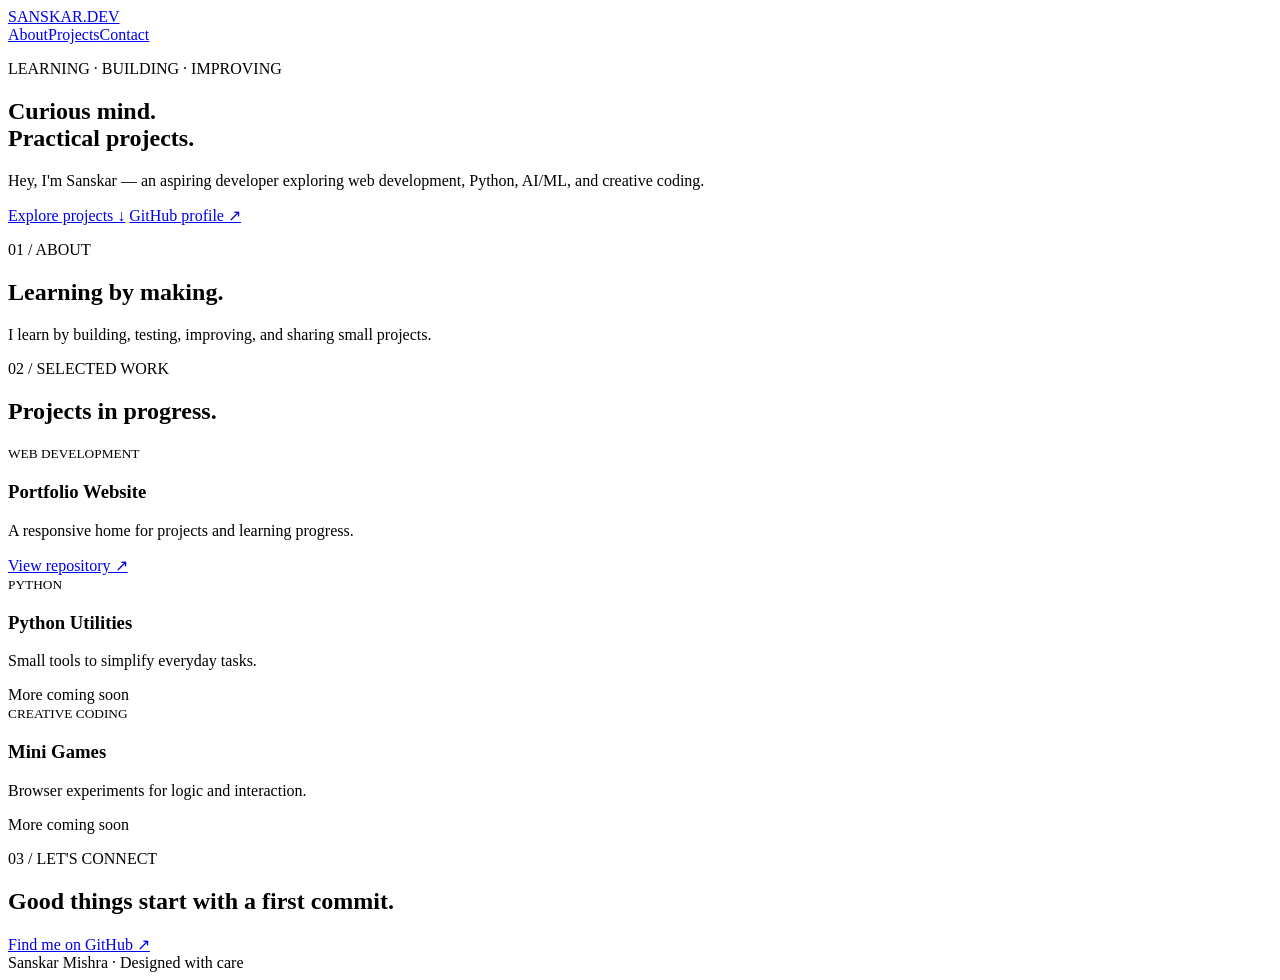
==== index.html @ 69332fb7 "Add portfolio homepage" ====
<!doctype html>
<html lang="en"><head><meta charset="utf-8"><meta name="viewport" content="width=device-width, initial-scale=1"><title>Sanskar Mishra — Developer Portfolio</title><link rel="stylesheet" href="style.css"></head><body><header><a href="#home">SANSKAR.DEV</a><nav><a href="#about">About</a><a href="#projects">Projects</a><a href="#contact">Contact</a></nav></header><main id="home"><section class="hero"><p class="eyebrow">LEARNING · BUILDING · IMPROVING</p><h1>Curious mind.<br><span>Practical projects.</span></h1><p class="intro">Hey, I'm Sanskar — an aspiring developer exploring web development, Python, AI/ML, and creative coding.</p><a class="button" href="#projects">Explore projects ↓</a> <a class="button secondary" href="https://github.com/sanskarmishra105-cpu">GitHub profile ↗</a></section><section id="about"><p class="eyebrow">01 / ABOUT</p><h2>Learning by making.</h2><p>I learn by building, testing, improving, and sharing small projects.</p></section><section id="projects"><p class="eyebrow">02 / SELECTED WORK</p><h2>Projects in progress.</h2><div class="grid"><article><small>WEB DEVELOPMENT</small><h3>Portfolio Website</h3><p>A responsive home for projects and learning progress.</p><a href="https://github.com/sanskarmishra105-cpu/apna-adda">View repository ↗</a></article><article><small>PYTHON</small><h3>Python Utilities</h3><p>Small tools to simplify everyday tasks.</p><span>More coming soon</span></article><article><small>CREATIVE CODING</small><h3>Mini Games</h3><p>Browser experiments for logic and interaction.</p><span>More coming soon</span></article></div></section><section id="contact"><p class="eyebrow">03 / LET'S CONNECT</p><h2>Good things start with a first commit.</h2><a class="button" href="https://github.com/sanskarmishra105-cpu">Find me on GitHub ↗</a></section></main><footer>Sanskar Mishra · Designed with care</footer><script src="script.js"></script></body></html>
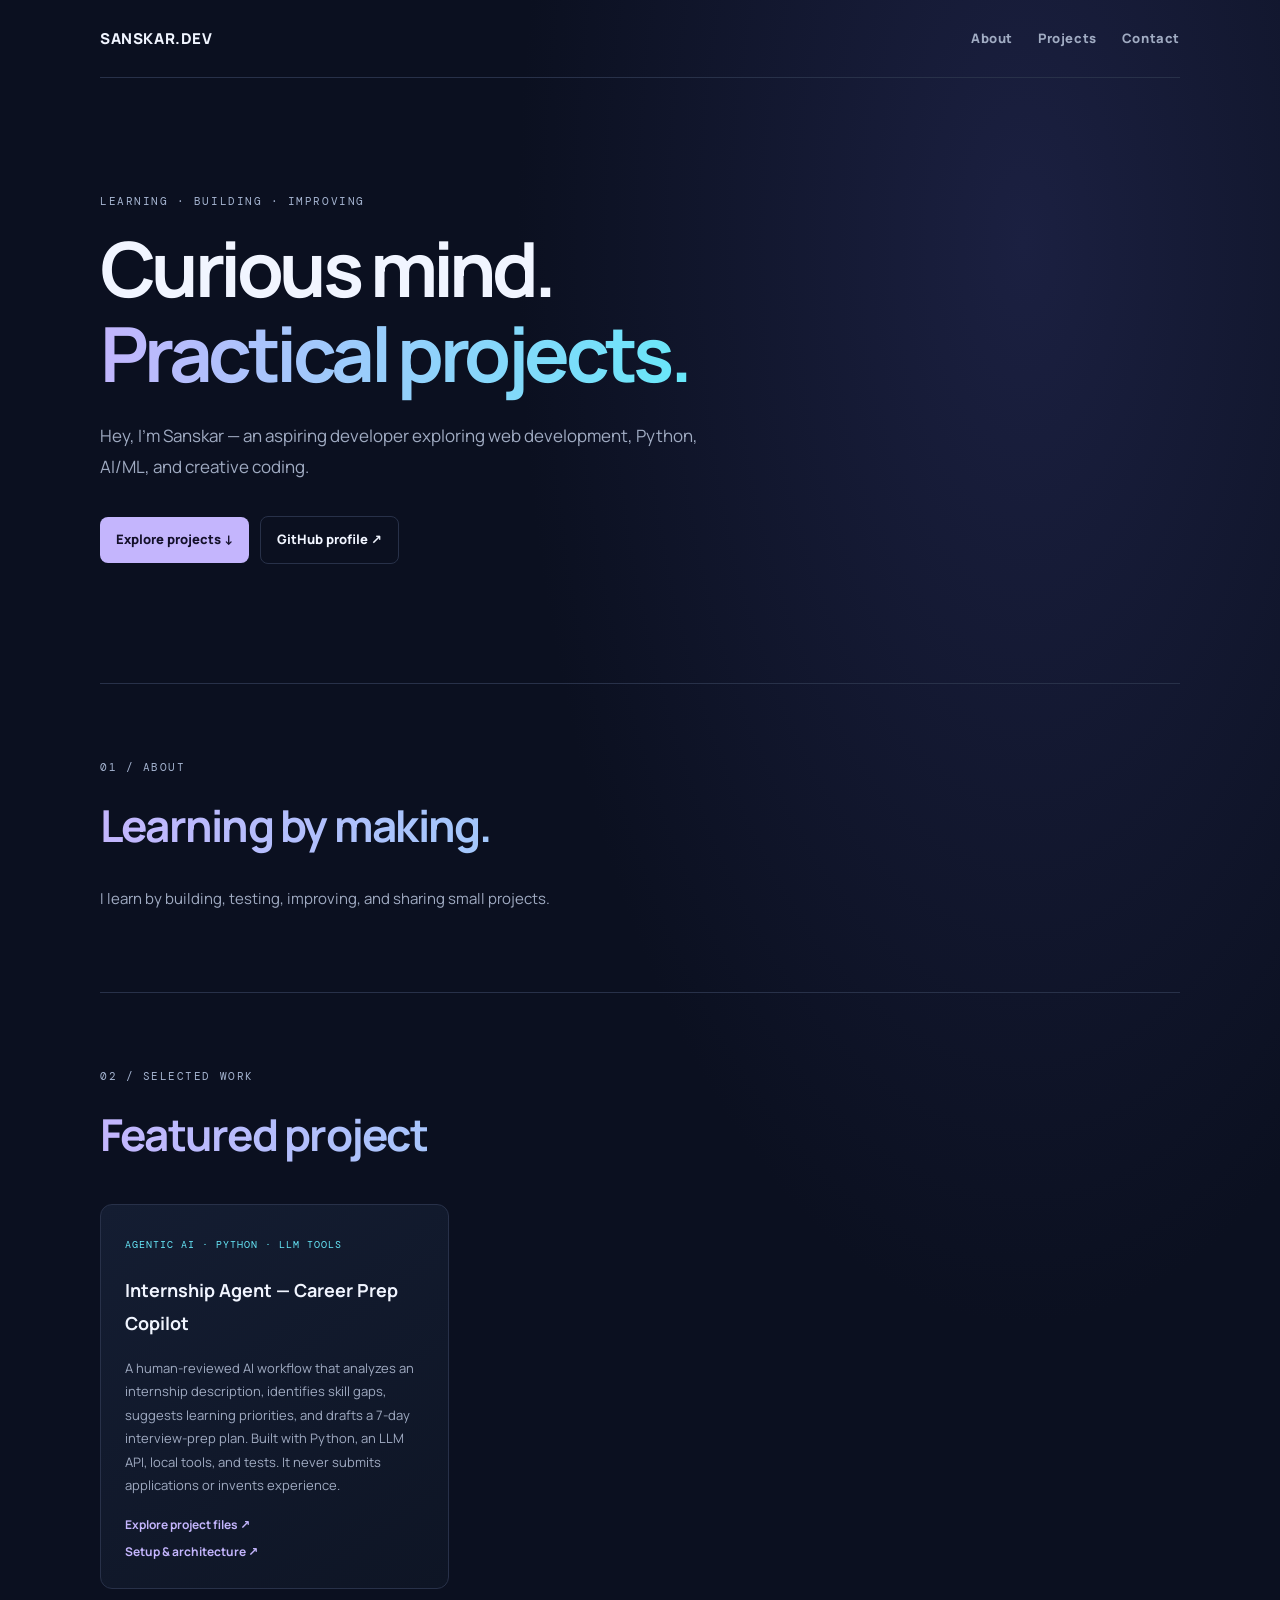
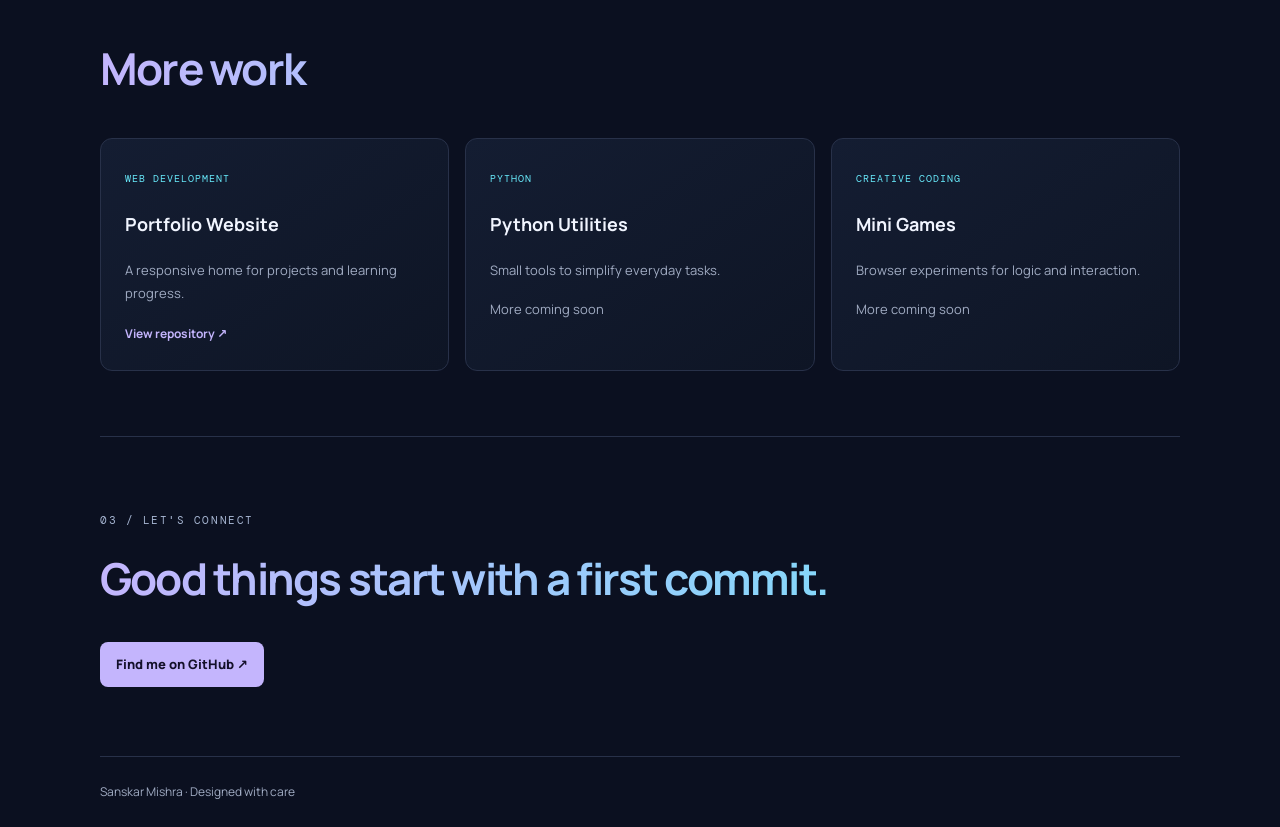
==== commit efee0535: "Feature Internship Agent on portfolio" ====
--- a/index.html
+++ b/index.html
@@ -1,2 +1,2 @@
 <!doctype html>
-<html lang="en"><head><meta charset="utf-8"><meta name="viewport" content="width=device-width, initial-scale=1"><title>Sanskar Mishra — Developer Portfolio</title><link rel="stylesheet" href="style.css"></head><body><header><a href="#home">SANSKAR.DEV</a><nav><a href="#about">About</a><a href="#projects">Projects</a><a href="#contact">Contact</a></nav></header><main id="home"><section class="hero"><p class="eyebrow">LEARNING · BUILDING · IMPROVING</p><h1>Curious mind.<br><span>Practical projects.</span></h1><p class="intro">Hey, I'm Sanskar — an aspiring developer exploring web development, Python, AI/ML, and creative coding.</p><a class="button" href="#projects">Explore projects ↓</a> <a class="button secondary" href="https://github.com/sanskarmishra105-cpu">GitHub profile ↗</a></section><section id="about"><p class="eyebrow">01 / ABOUT</p><h2>Learning by making.</h2><p>I learn by building, testing, improving, and sharing small projects.</p></section><section id="projects"><p class="eyebrow">02 / SELECTED WORK</p><h2>Projects in progress.</h2><div class="grid"><article><small>WEB DEVELOPMENT</small><h3>Portfolio Website</h3><p>A responsive home for projects and learning progress.</p><a href="https://github.com/sanskarmishra105-cpu/apna-adda">View repository ↗</a></article><article><small>PYTHON</small><h3>Python Utilities</h3><p>Small tools to simplify everyday tasks.</p><span>More coming soon</span></article><article><small>CREATIVE CODING</small><h3>Mini Games</h3><p>Browser experiments for logic and interaction.</p><span>More coming soon</span></article></div></section><section id="contact"><p class="eyebrow">03 / LET'S CONNECT</p><h2>Good things start with a first commit.</h2><a class="button" href="https://github.com/sanskarmishra105-cpu">Find me on GitHub ↗</a></section></main><footer>Sanskar Mishra · Designed with care</footer><script src="script.js"></script></body></html>+<html lang="en"><head><meta charset="utf-8"><meta name="viewport" content="width=device-width, initial-scale=1"><title>Sanskar Mishra — Developer Portfolio</title><link rel="stylesheet" href="style.css"></head><body><header><a href="#home">SANSKAR.DEV</a><nav><a href="#about">About</a><a href="#projects">Projects</a><a href="#contact">Contact</a></nav></header><main id="home"><section class="hero"><p class="eyebrow">LEARNING · BUILDING · IMPROVING</p><h1>Curious mind.<br><span>Practical projects.</span></h1><p class="intro">Hey, I'm Sanskar — an aspiring developer exploring web development, Python, AI/ML, and creative coding.</p><a class="button" href="#projects">Explore projects ↓</a> <a class="button secondary" href="https://github.com/sanskarmishra105-cpu">GitHub profile ↗</a></section><section id="about"><p class="eyebrow">01 / ABOUT</p><h2>Learning by making.</h2><p>I learn by building, testing, improving, and sharing small projects.</p></section><section id="projects"><p class="eyebrow">02 / SELECTED WORK</p><h2>Featured project</h2><div class="grid"><article class="featured"><small>AGENTIC AI · PYTHON · LLM TOOLS</small><h3>Internship Agent — Career Prep Copilot</h3><p>A human-reviewed AI workflow that analyzes an internship description, identifies skill gaps, suggests learning priorities, and drafts a 7-day interview-prep plan. Built with Python, an LLM API, local tools, and tests. It never submits applications or invents experience.</p><a href="https://github.com/sanskarmishra105-cpu/apna-adda/tree/main/projects/internship-agent">Explore project files ↗</a><br><a href="https://github.com/sanskarmishra105-cpu/apna-adda/blob/main/projects/internship-agent/README.md">Setup & architecture ↗</a></article></div><h2 style="margin-top:2.5rem">More work</h2><div class="grid"><article><small>WEB DEVELOPMENT</small><h3>Portfolio Website</h3><p>A responsive home for projects and learning progress.</p><a href="https://github.com/sanskarmishra105-cpu/apna-adda">View repository ↗</a></article><article><small>PYTHON</small><h3>Python Utilities</h3><p>Small tools to simplify everyday tasks.</p><span>More coming soon</span></article><article><small>CREATIVE CODING</small><h3>Mini Games</h3><p>Browser experiments for logic and interaction.</p><span>More coming soon</span></article></div></section><section id="contact"><p class="eyebrow">03 / LET'S CONNECT</p><h2>Good things start with a first commit.</h2><a class="button" href="https://github.com/sanskarmishra105-cpu">Find me on GitHub ↗</a></section></main><footer>Sanskar Mishra · Designed with care</footer><script src="script.js"></script></body></html>
--- a/style.css
+++ b/style.css
@@ -0,0 +1,2 @@
+@import url('https://fonts.googleapis.com/css2?family=DM+Mono:wght@400;500&family=Manrope:wght@400;500;600;700;800&display=swap');
+:root{color-scheme:dark;--bg:#0b1020;--panel:#121b2e;--line:#283149;--text:#f1f5ff;--muted:#a0abc2;--violet:#c4b5fd;--cyan:#67e8f9}*{box-sizing:border-box}html{scroll-behavior:smooth}body{margin:0;background:radial-gradient(ellipse at 80% 10%,#1b2041 0,transparent 35%),var(--bg);color:var(--text);font:15px/1.8 Manrope,system-ui,sans-serif}a{color:inherit;text-decoration:none}header,main,footer{width:min(1080px,calc(100% - 40px));margin:auto}header{height:78px;display:flex;align-items:center;justify-content:space-between;border-bottom:1px solid var(--line);font-weight:800;letter-spacing:.04em}nav{display:flex;gap:25px;color:var(--muted);font-size:13px}nav a:hover,a:hover{color:var(--cyan)}.hero{padding:105px 0 115px;max-width:780px}.eyebrow{font:11px 'DM Mono',monospace;letter-spacing:.14em;color:#a5b4d0}.hero h1{font-size:clamp(42px,7vw,76px);line-height:1.12;letter-spacing:-.06em;margin:18px 0}.hero h1 span,h2{background:linear-gradient(100deg,#c4b5fd,#67e8f9);-webkit-background-clip:text;background-clip:text;color:transparent}.intro{max-width:620px;color:var(--muted);font-size:17px;margin:25px 0 30px}.button{display:inline-block;background:var(--violet);color:#14102a;padding:11px 16px;border-radius:8px;font-size:13px;font-weight:800;margin:4px 8px 4px 0}.button:hover{color:#14102a;background:#d9d0ff}.secondary{background:transparent;border:1px solid var(--line);color:var(--text)}section:not(.hero){border-top:1px solid var(--line);padding:65px 0}h2{font-size:clamp(30px,4vw,44px);letter-spacing:-.04em;margin:12px 0 20px}section>p:not(.eyebrow){color:var(--muted)}.grid{display:grid;grid-template-columns:repeat(3,1fr);gap:16px;margin-top:30px}.grid article{border:1px solid var(--line);border-radius:12px;padding:24px;background:linear-gradient(145deg,#141d32,#0e1525)}.grid small{font:10px 'DM Mono',monospace;color:var(--cyan);letter-spacing:.1em}.grid h3{font-size:18px}.grid p,.grid span{font-size:13px;color:var(--muted)}.grid article>a{font-size:12px;color:var(--violet);font-weight:700}footer{border-top:1px solid var(--line);padding:24px 0;color:var(--muted);font-size:12px}@media(max-width:650px){header,main,footer{width:calc(100% - 32px)}nav{gap:12px;font-size:11px}.hero{padding:75px 0}.intro{font-size:15px}.grid{grid-template-columns:1fr}section:not(.hero){padding:45px 0}}
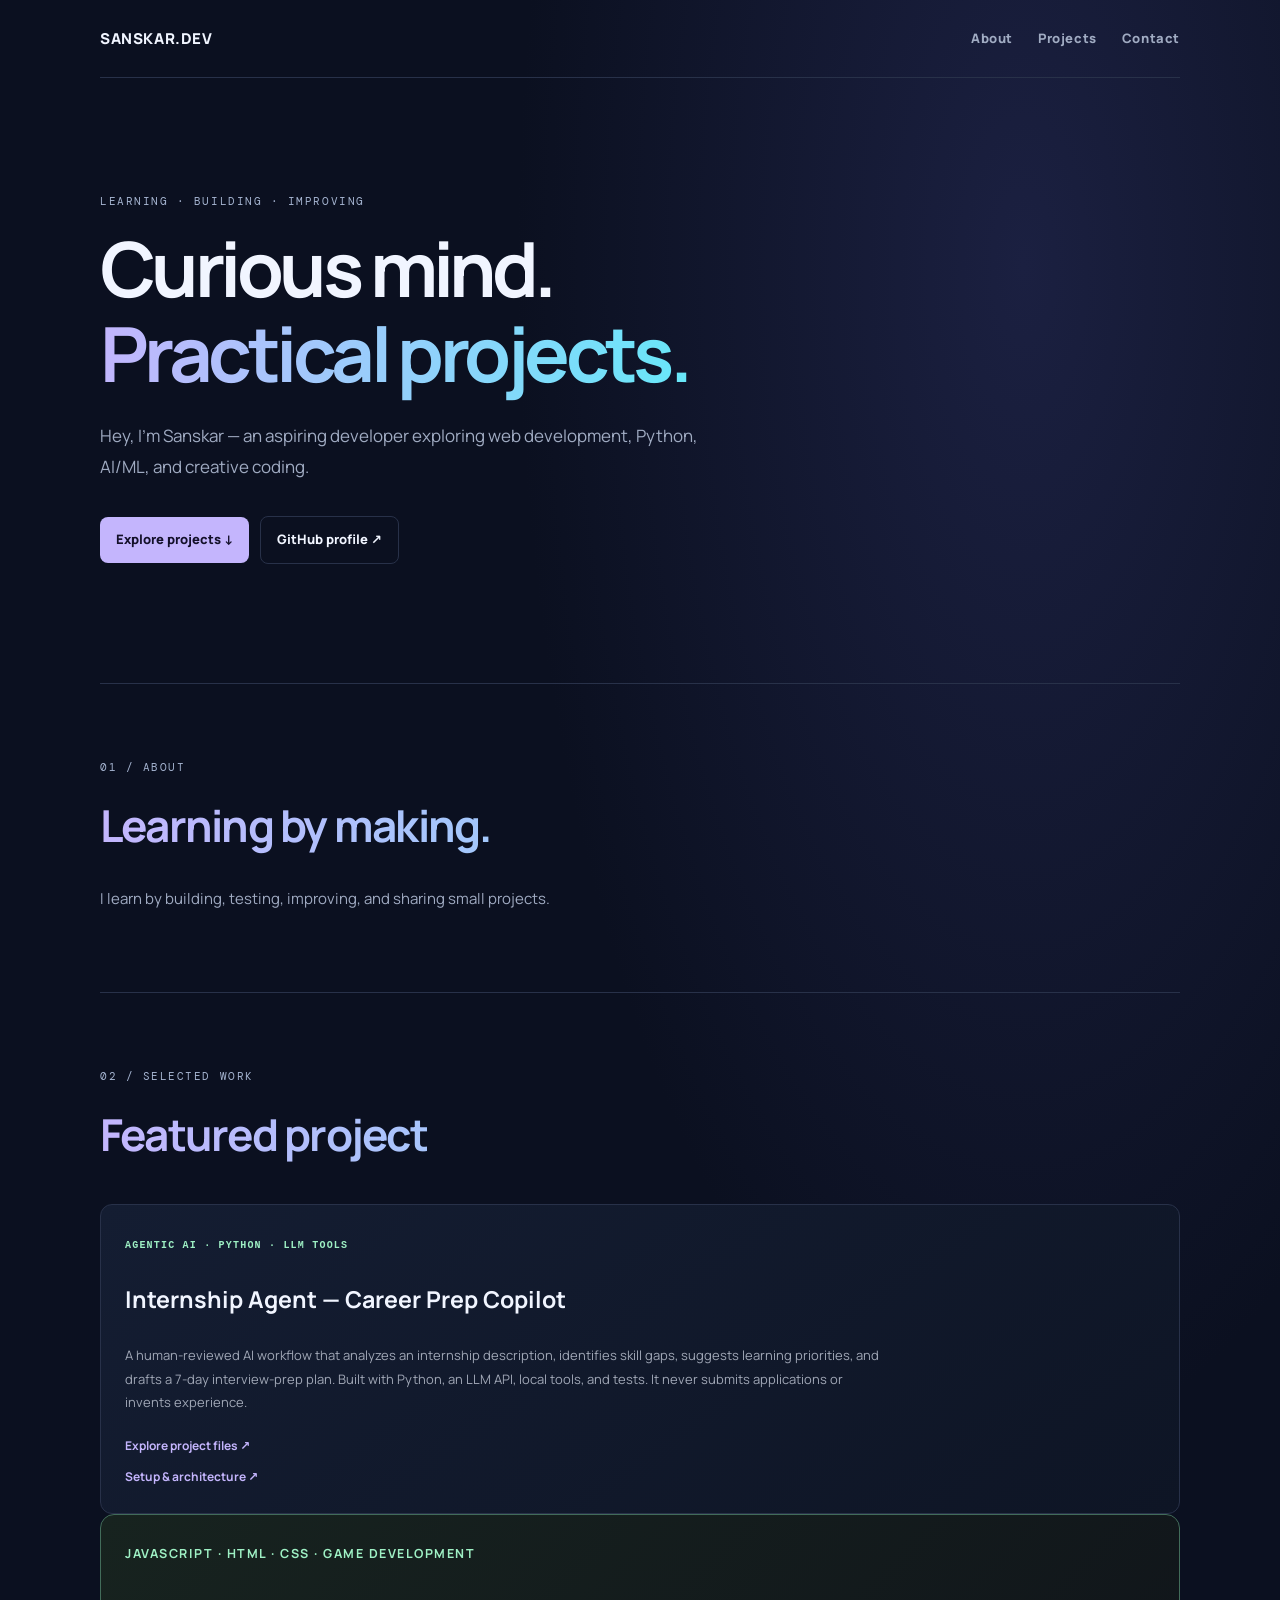
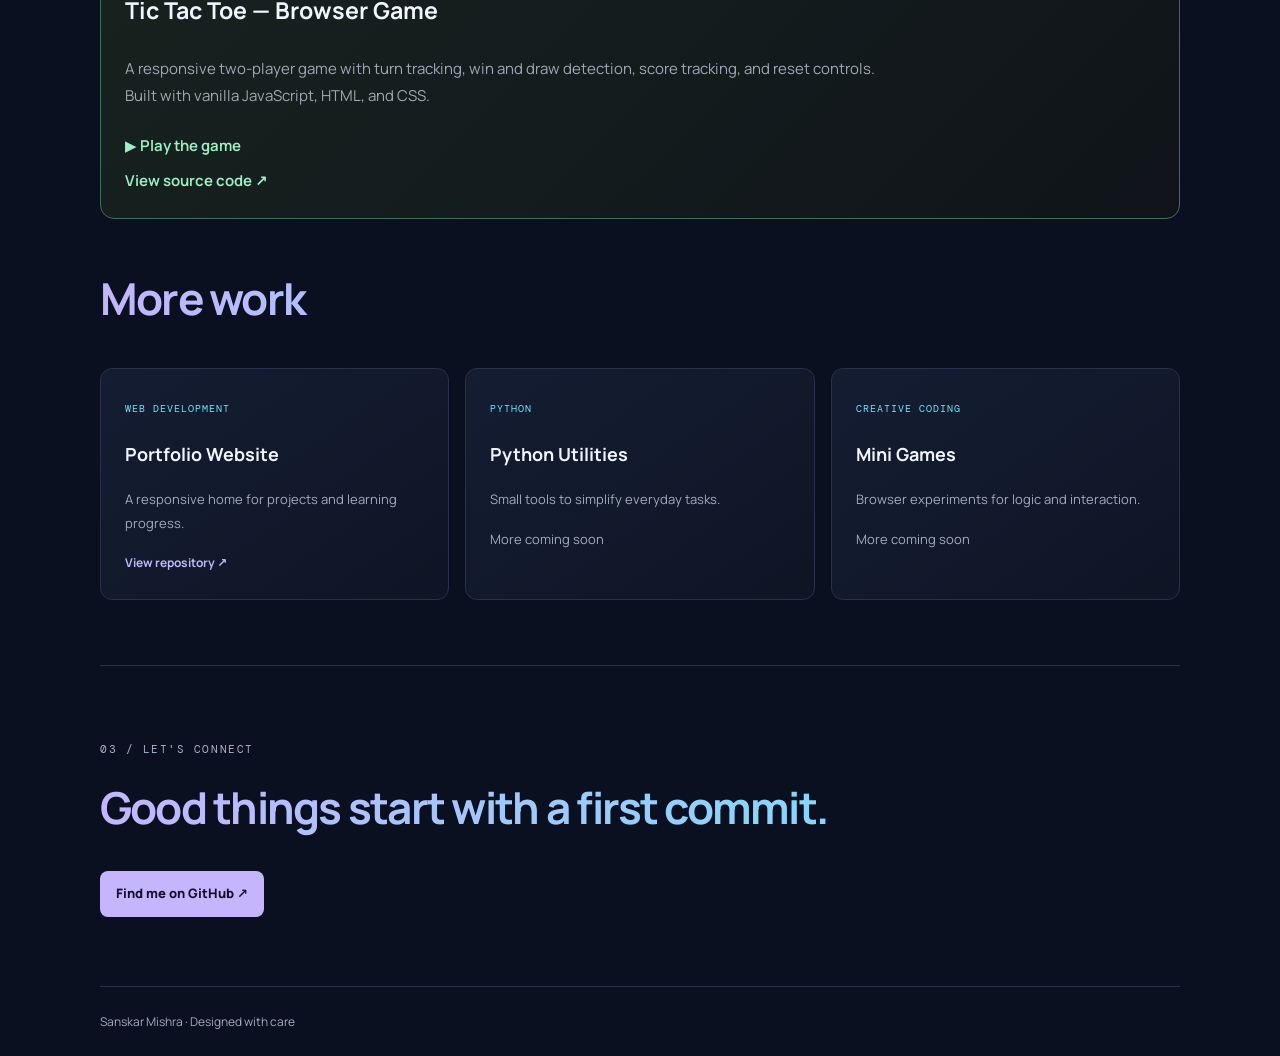
==== commit 26bc2570: "Show Tic Tac Toe game in portfolio projects section" ====
--- a/index.html
+++ b/index.html
@@ -1,2 +1,2 @@
 <!doctype html>
-<html lang="en"><head><meta charset="utf-8"><meta name="viewport" content="width=device-width, initial-scale=1"><title>Sanskar Mishra — Developer Portfolio</title><link rel="stylesheet" href="style.css"></head><body><header><a href="#home">SANSKAR.DEV</a><nav><a href="#about">About</a><a href="#projects">Projects</a><a href="#contact">Contact</a></nav></header><main id="home"><section class="hero"><p class="eyebrow">LEARNING · BUILDING · IMPROVING</p><h1>Curious mind.<br><span>Practical projects.</span></h1><p class="intro">Hey, I'm Sanskar — an aspiring developer exploring web development, Python, AI/ML, and creative coding.</p><a class="button" href="#projects">Explore projects ↓</a> <a class="button secondary" href="https://github.com/sanskarmishra105-cpu">GitHub profile ↗</a></section><section id="about"><p class="eyebrow">01 / ABOUT</p><h2>Learning by making.</h2><p>I learn by building, testing, improving, and sharing small projects.</p></section><section id="projects"><p class="eyebrow">02 / SELECTED WORK</p><h2>Featured project</h2><div class="grid"><article class="featured"><small>AGENTIC AI · PYTHON · LLM TOOLS</small><h3>Internship Agent — Career Prep Copilot</h3><p>A human-reviewed AI workflow that analyzes an internship description, identifies skill gaps, suggests learning priorities, and drafts a 7-day interview-prep plan. Built with Python, an LLM API, local tools, and tests. It never submits applications or invents experience.</p><a href="https://github.com/sanskarmishra105-cpu/apna-adda/tree/main/projects/internship-agent">Explore project files ↗</a><br><a href="https://github.com/sanskarmishra105-cpu/apna-adda/blob/main/projects/internship-agent/README.md">Setup & architecture ↗</a></article></div><h2 style="margin-top:2.5rem">More work</h2><div class="grid"><article><small>WEB DEVELOPMENT</small><h3>Portfolio Website</h3><p>A responsive home for projects and learning progress.</p><a href="https://github.com/sanskarmishra105-cpu/apna-adda">View repository ↗</a></article><article><small>PYTHON</small><h3>Python Utilities</h3><p>Small tools to simplify everyday tasks.</p><span>More coming soon</span></article><article><small>CREATIVE CODING</small><h3>Mini Games</h3><p>Browser experiments for logic and interaction.</p><span>More coming soon</span></article></div></section><section id="contact"><p class="eyebrow">03 / LET'S CONNECT</p><h2>Good things start with a first commit.</h2><a class="button" href="https://github.com/sanskarmishra105-cpu">Find me on GitHub ↗</a></section></main><footer>Sanskar Mishra · Designed with care</footer><script src="script.js"></script></body></html>+<html lang="en"><head><meta charset="utf-8"><meta name="viewport" content="width=device-width, initial-scale=1"><title>Sanskar Mishra — Developer Portfolio</title><link rel="stylesheet" href="style.css"></head><body><header><a href="#home">SANSKAR.DEV</a><nav><a href="#about">About</a><a href="#projects">Projects</a><a href="#contact">Contact</a></nav></header><main id="home"><section class="hero"><p class="eyebrow">LEARNING · BUILDING · IMPROVING</p><h1>Curious mind.<br><span>Practical projects.</span></h1><p class="intro">Hey, I'm Sanskar — an aspiring developer exploring web development, Python, AI/ML, and creative coding.</p><a class="button" href="#projects">Explore projects ↓</a> <a class="button secondary" href="https://github.com/sanskarmishra105-cpu">GitHub profile ↗</a></section><section id="about"><p class="eyebrow">01 / ABOUT</p><h2>Learning by making.</h2><p>I learn by building, testing, improving, and sharing small projects.</p></section><section id="projects"><p class="eyebrow">02 / SELECTED WORK</p><h2>Featured project</h2><div class="grid"><article class="featured"><small>AGENTIC AI · PYTHON · LLM TOOLS</small><h3>Internship Agent — Career Prep Copilot</h3><p>A human-reviewed AI workflow that analyzes an internship description, identifies skill gaps, suggests learning priorities, and drafts a 7-day interview-prep plan. Built with Python, an LLM API, local tools, and tests. It never submits applications or invents experience.</p><a href="https://github.com/sanskarmishra105-cpu/apna-adda/tree/main/projects/internship-agent">Explore project files ↗</a><br><a href="https://github.com/sanskarmishra105-cpu/apna-adda/blob/main/projects/internship-agent/README.md">Setup & architecture ↗</a></article></div><article class="featured"><small>JAVASCRIPT · HTML · CSS · GAME DEVELOPMENT</small><h3>Tic Tac Toe — Browser Game</h3><p>A responsive two-player game with turn tracking, win and draw detection, score tracking, and reset controls. Built with vanilla JavaScript, HTML, and CSS.</p><a href="projects/tic-tac-toe/index.html">▶ Play the game</a><br><a href="https://github.com/sanskarmishra105-cpu/apna-adda/tree/main/projects/tic-tac-toe">View source code ↗</a></article><h2 style="margin-top:2.5rem">More work</h2><div class="grid"><article><small>WEB DEVELOPMENT</small><h3>Portfolio Website</h3><p>A responsive home for projects and learning progress.</p><a href="https://github.com/sanskarmishra105-cpu/apna-adda">View repository ↗</a></article><article><small>PYTHON</small><h3>Python Utilities</h3><p>Small tools to simplify everyday tasks.</p><span>More coming soon</span></article><article><small>CREATIVE CODING</small><h3>Mini Games</h3><p>Browser experiments for logic and interaction.</p><span>More coming soon</span></article></div></section><section id="contact"><p class="eyebrow">03 / LET'S CONNECT</p><h2>Good things start with a first commit.</h2><a class="button" href="https://github.com/sanskarmishra105-cpu">Find me on GitHub ↗</a></section></main><footer>Sanskar Mishra · Designed with care</footer><script src="script.js"></script></body></html>
--- a/style.css
+++ b/style.css
@@ -1,2 +1,5 @@
 @import url('https://fonts.googleapis.com/css2?family=DM+Mono:wght@400;500&family=Manrope:wght@400;500;600;700;800&display=swap');
-:root{color-scheme:dark;--bg:#0b1020;--panel:#121b2e;--line:#283149;--text:#f1f5ff;--muted:#a0abc2;--violet:#c4b5fd;--cyan:#67e8f9}*{box-sizing:border-box}html{scroll-behavior:smooth}body{margin:0;background:radial-gradient(ellipse at 80% 10%,#1b2041 0,transparent 35%),var(--bg);color:var(--text);font:15px/1.8 Manrope,system-ui,sans-serif}a{color:inherit;text-decoration:none}header,main,footer{width:min(1080px,calc(100% - 40px));margin:auto}header{height:78px;display:flex;align-items:center;justify-content:space-between;border-bottom:1px solid var(--line);font-weight:800;letter-spacing:.04em}nav{display:flex;gap:25px;color:var(--muted);font-size:13px}nav a:hover,a:hover{color:var(--cyan)}.hero{padding:105px 0 115px;max-width:780px}.eyebrow{font:11px 'DM Mono',monospace;letter-spacing:.14em;color:#a5b4d0}.hero h1{font-size:clamp(42px,7vw,76px);line-height:1.12;letter-spacing:-.06em;margin:18px 0}.hero h1 span,h2{background:linear-gradient(100deg,#c4b5fd,#67e8f9);-webkit-background-clip:text;background-clip:text;color:transparent}.intro{max-width:620px;color:var(--muted);font-size:17px;margin:25px 0 30px}.button{display:inline-block;background:var(--violet);color:#14102a;padding:11px 16px;border-radius:8px;font-size:13px;font-weight:800;margin:4px 8px 4px 0}.button:hover{color:#14102a;background:#d9d0ff}.secondary{background:transparent;border:1px solid var(--line);color:var(--text)}section:not(.hero){border-top:1px solid var(--line);padding:65px 0}h2{font-size:clamp(30px,4vw,44px);letter-spacing:-.04em;margin:12px 0 20px}section>p:not(.eyebrow){color:var(--muted)}.grid{display:grid;grid-template-columns:repeat(3,1fr);gap:16px;margin-top:30px}.grid article{border:1px solid var(--line);border-radius:12px;padding:24px;background:linear-gradient(145deg,#141d32,#0e1525)}.grid small{font:10px 'DM Mono',monospace;color:var(--cyan);letter-spacing:.1em}.grid h3{font-size:18px}.grid p,.grid span{font-size:13px;color:var(--muted)}.grid article>a{font-size:12px;color:var(--violet);font-weight:700}footer{border-top:1px solid var(--line);padding:24px 0;color:var(--muted);font-size:12px}@media(max-width:650px){header,main,footer{width:calc(100% - 32px)}nav{gap:12px;font-size:11px}.hero{padding:75px 0}.intro{font-size:15px}.grid{grid-template-columns:1fr}section:not(.hero){padding:45px 0}}+:root{color-scheme:dark;--bg:#0b1020;--panel:#121b2e;--line:#283149;--text:#f1f5ff;--muted:#a0abc2;--violet:#c4b5fd;--cyan:#67e8f9}*{box-sizing:border-box}html{scroll-behavior:smooth}body{margin:0;background:radial-gradient(ellipse at 80% 10%,#1b2041 0,transparent 35%),var(--bg);color:var(--text);font:15px/1.8 Manrope,system-ui,sans-serif}a{color:inherit;text-decoration:none}header,main,footer{width:min(1080px,calc(100% - 40px));margin:auto}header{height:78px;display:flex;align-items:center;justify-content:space-between;border-bottom:1px solid var(--line);font-weight:800;letter-spacing:.04em}nav{display:flex;gap:25px;color:var(--muted);font-size:13px}nav a:hover,a:hover{color:var(--cyan)}.hero{padding:105px 0 115px;max-width:780px}.eyebrow{font:11px 'DM Mono',monospace;letter-spacing:.14em;color:#a5b4d0}.hero h1{font-size:clamp(42px,7vw,76px);line-height:1.12;letter-spacing:-.06em;margin:18px 0}.hero h1 span,h2{background:linear-gradient(100deg,#c4b5fd,#67e8f9);-webkit-background-clip:text;background-clip:text;color:transparent}.intro{max-width:620px;color:var(--muted);font-size:17px;margin:25px 0 30px}.button{display:inline-block;background:var(--violet);color:#14102a;padding:11px 16px;border-radius:8px;font-size:13px;font-weight:800;margin:4px 8px 4px 0}.button:hover{color:#14102a;background:#d9d0ff}.secondary{background:transparent;border:1px solid var(--line);color:var(--text)}section:not(.hero){border-top:1px solid var(--line);padding:65px 0}h2{font-size:clamp(30px,4vw,44px);letter-spacing:-.04em;margin:12px 0 20px}section>p:not(.eyebrow){color:var(--muted)}.grid{display:grid;grid-template-columns:repeat(3,1fr);gap:16px;margin-top:30px}.grid article{border:1px solid var(--line);border-radius:12px;padding:24px;background:linear-gradient(145deg,#141d32,#0e1525)}.grid small{font:10px 'DM Mono',monospace;color:var(--cyan);letter-spacing:.1em}.grid h3{font-size:18px}.grid p,.grid span{font-size:13px;color:var(--muted)}.grid article>a{font-size:12px;color:var(--violet);font-weight:700}footer{border-top:1px solid var(--line);padding:24px 0;color:var(--muted);font-size:12px}@media(max-width:650px){header,main,footer{width:calc(100% - 32px)}nav{gap:12px;font-size:11px}.hero{padding:75px 0}.intro{font-size:15px}.grid{grid-template-columns:1fr}section:not(.hero){padding:45px 0}}
+
+/* Featured project card */
+.featured{grid-column:1/-1;border:1px solid #426c5a;background:linear-gradient(135deg,#17231f,#10141a);padding:1.5rem;border-radius:14px}.featured small{color:#9ef0c4;letter-spacing:.12em;font-weight:700}.featured h3{font-size:1.45rem}.featured p{max-width:760px;color:#a0a7b6;line-height:1.8}.featured a{display:inline-block;margin:8px 14px 0 0;color:#9ef0c4;font-weight:650}
